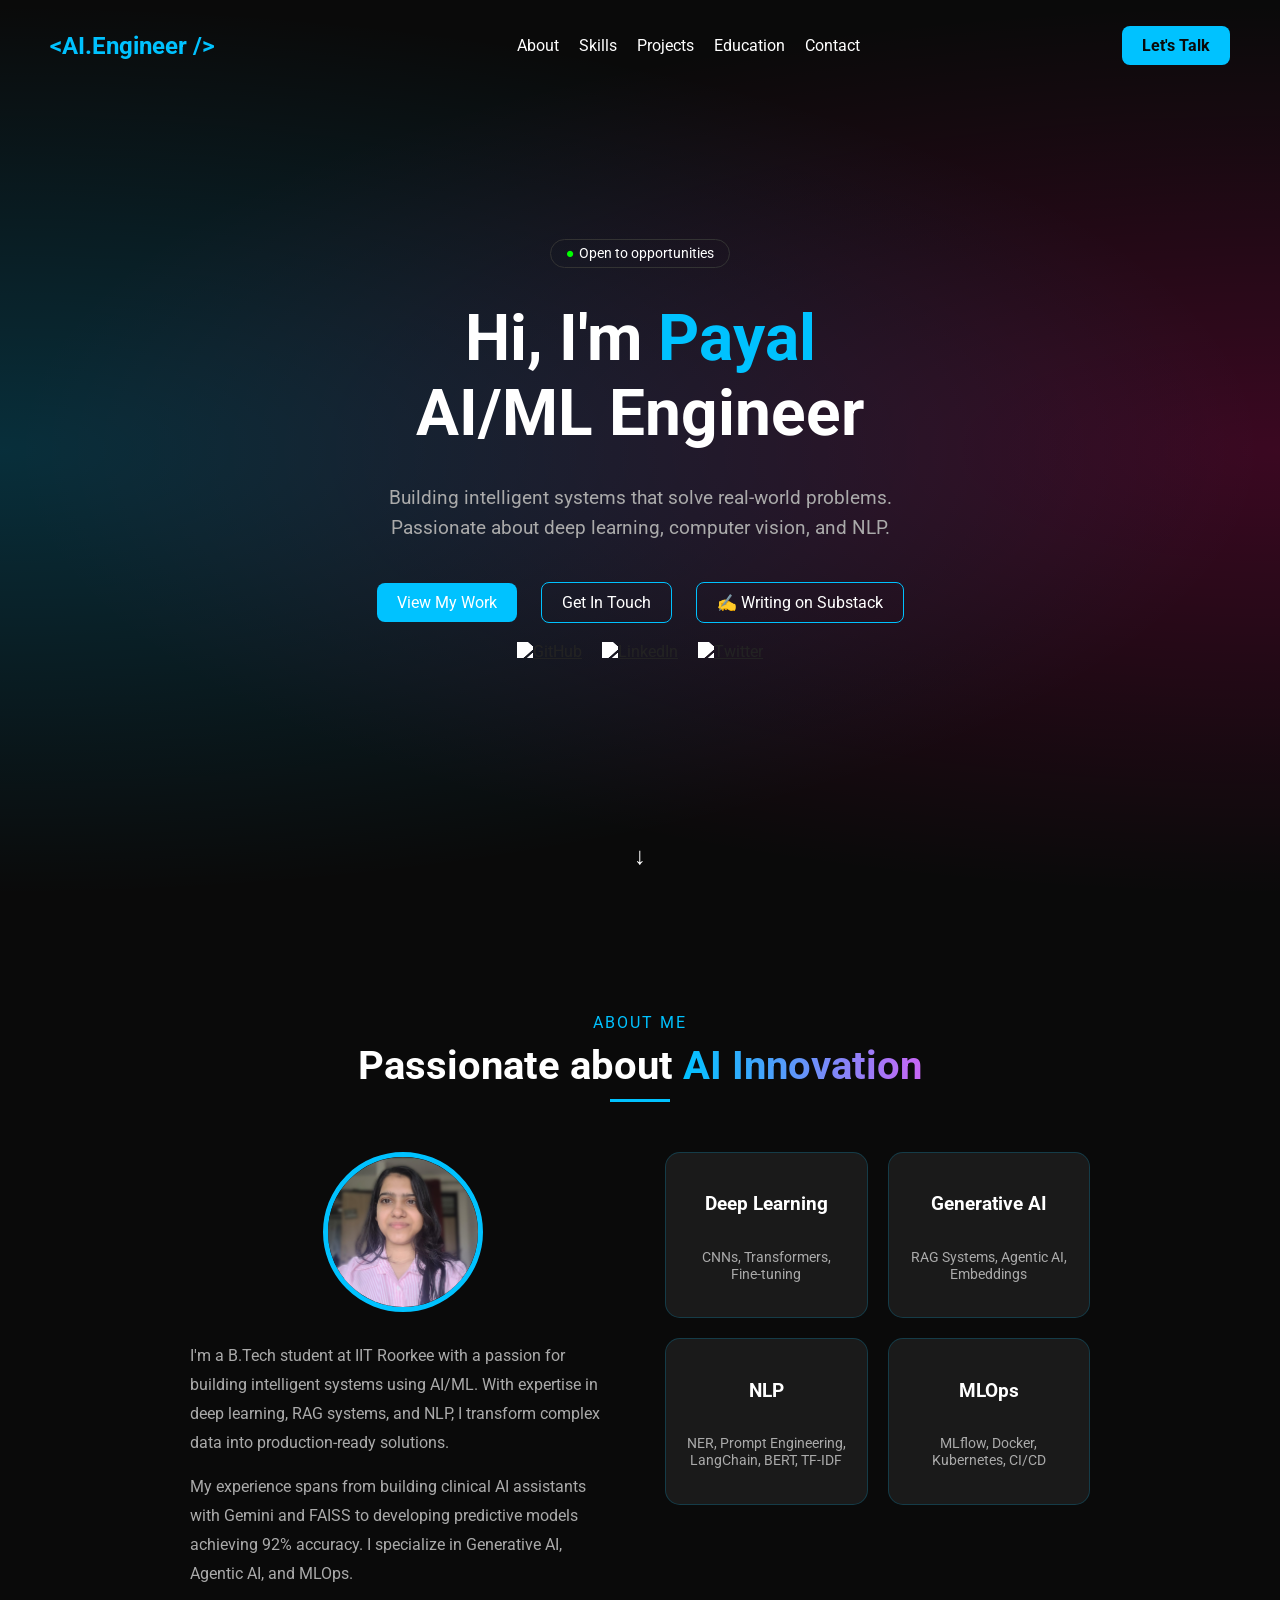
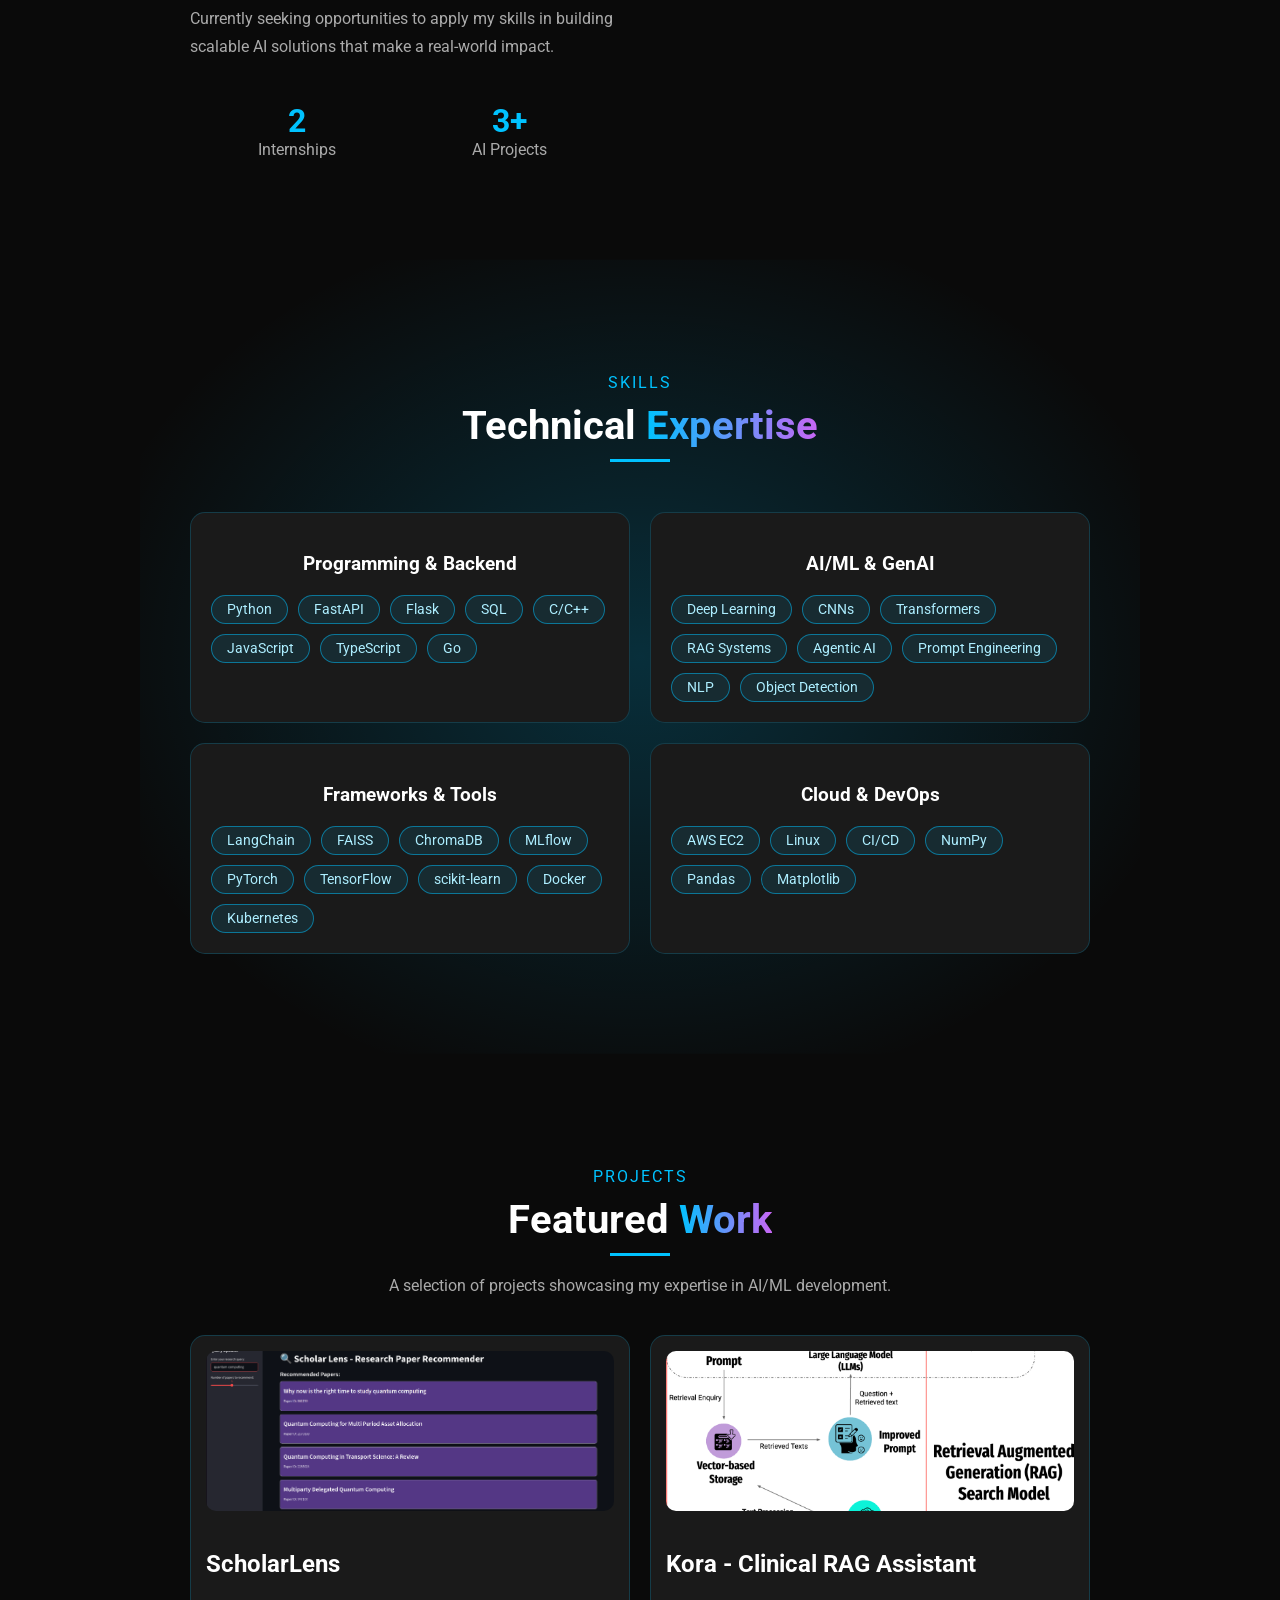
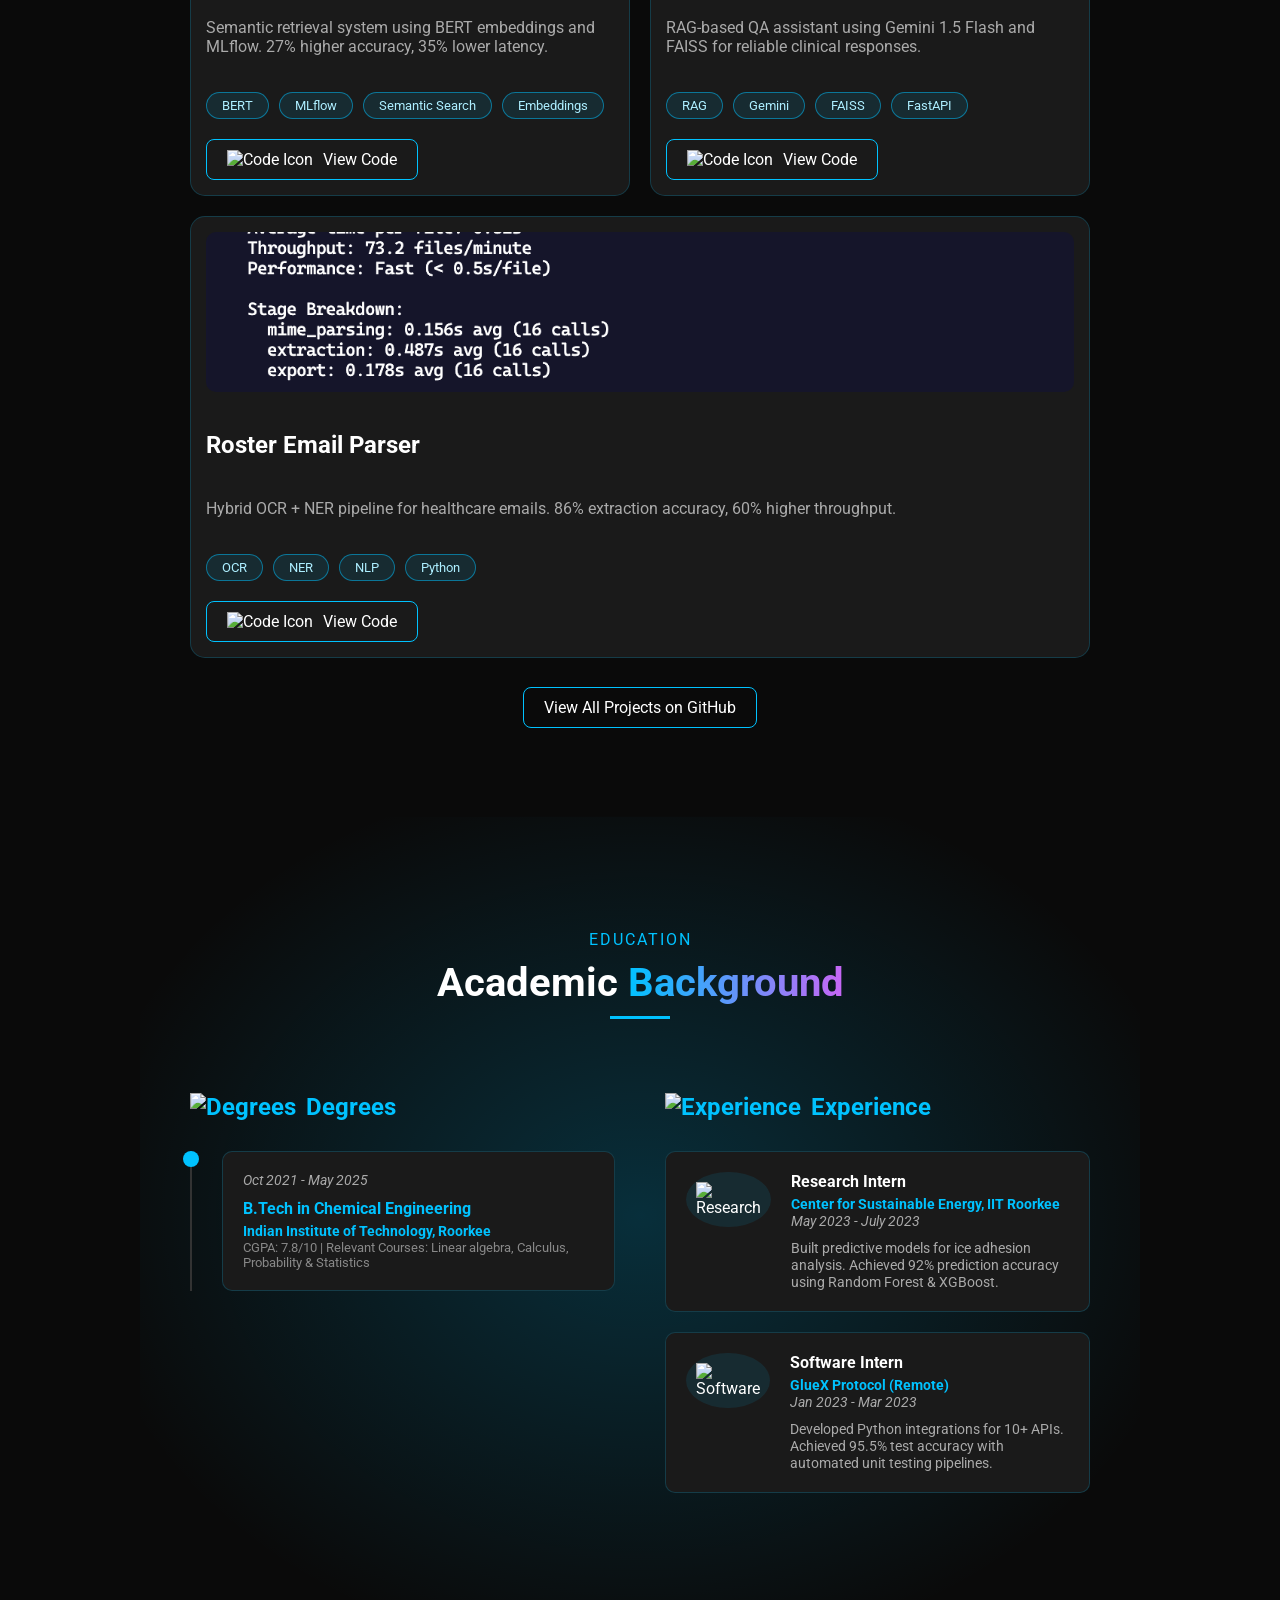
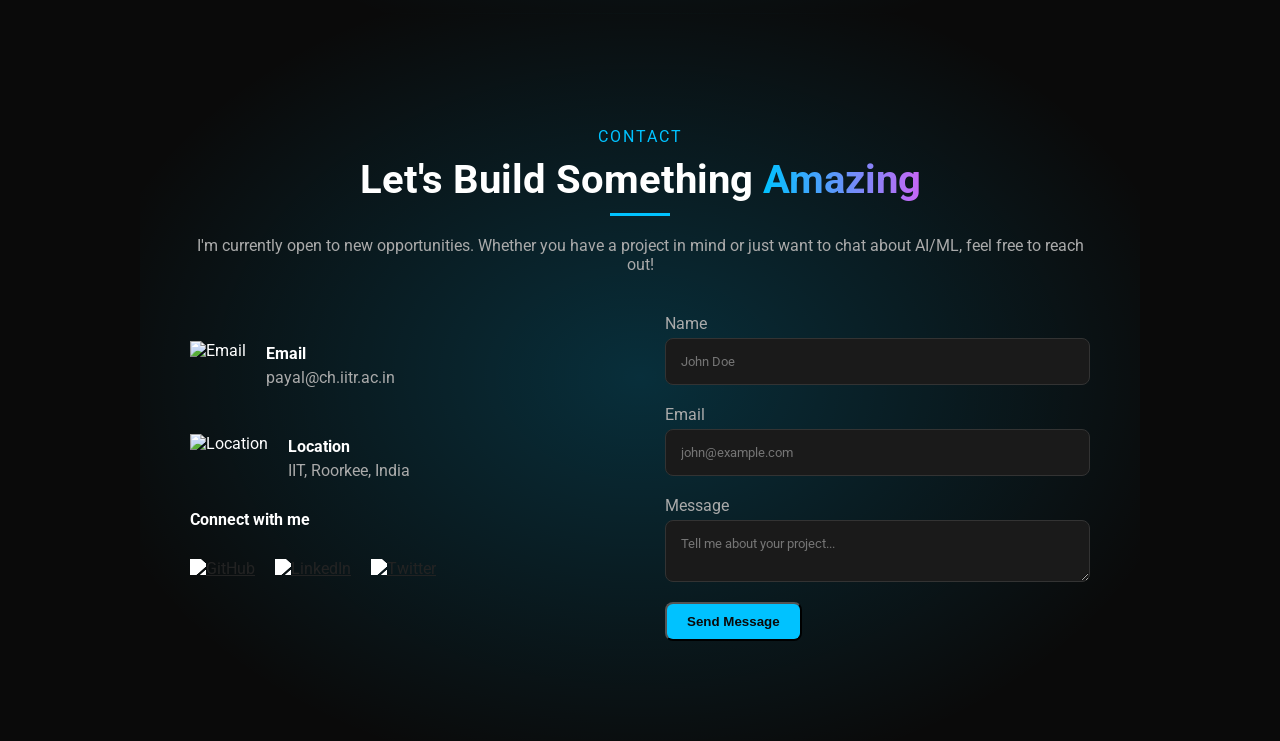
==== index2.html @ 4cc6ef78 "changed the portfolio file" ====
<!DOCTYPE html>
<html lang="en">
<head>
    <meta charset="UTF-8">
    <meta name="viewport" content="width=device-width, initial-scale=1.0">
    <title>Payal - AI/ML Engineer</title>
    <link rel="stylesheet" href="style.css">
</head>
<body>
    <header>
        <nav>
            <div class="logo">&lt;AI.Engineer /&gt;</div>
        
            <button class="hamburger" id="hamburger">
                <span></span>
                <span></span>
                <span></span>
            </button>
        
            <ul id="nav-links">
                <li><a href="#about">About</a></li>
                <li><a href="#skills">Skills</a></li>
                <li><a href="#projects">Projects</a></li>
                <li><a href="#education">Education</a></li>
                <li><a href="#contact">Contact</a></li>
            </ul>
        
            <a href="#contact" class="btn desktop-only">Let's Talk</a>
        </nav>
        
    </header>

    <main>
        <section class="hero">
            <div class="status">Open to opportunities</div>
            <h1>Hi, I'm <span class="name">Payal</span><br>AI/ML Engineer</h1>
            <p>Building intelligent systems that solve real-world problems. Passionate about deep learning, computer vision, and NLP.</p>
            <div class="buttons">
                <a href="#projects" class="btn btn-primary">View My Work</a>
                <a href="#contact" class="btn btn-secondary">Get In Touch</a>
                <a href="https://payalkanyan.substack.com/"
   class="btn btn-secondary"
   target="_blank">
   ✍️ Writing on Substack
</a>
            </div>
            <div class="socials">
                <a href="https://github.com/payalkanyan" target="_blank" rel="noopener noreferrer"><img src="https://img.icons8.com/ios-glyphs/30/ffffff/github.png" alt="GitHub"></a>
                <a href="https://www.linkedin.com/in/payalkanyan" target="_blank" rel="noopener noreferrer"><img src="https://img.icons8.com/ios-glyphs/30/ffffff/linkedin.png" alt="LinkedIn"></a>
                <a href="https://x.com/0xpastril" target="_blank" rel="noopener noreferrer"><img src="https://img.icons8.com/ios-glyphs/30/ffffff/twitter.png" alt="Twitter"></a>
                <!-- <a href="mailto:payal@ch.iitr.ac.in" target="_blank" rel="noopener noreferrer"><img src="https://img.icons8.com/ios-glyphs/30/ffffff/filled-message.png" alt="Email"></a> -->
            </div>
            

            <div class="scroll-down">
                <a href="#about">↓</a>
            </div>
        </section>

        <section id="about" class="content-section">
            <h2>About Me</h2>
            <h2 class="section-title">Passionate about <span>AI Innovation</span></h2>
            <div class="about-container">
                <div class="about-left">
                    <div class="profile-pic-container">
                        <div class="profile-pic"><img src="assets/myself.jpeg" alt="Payal Kanyan"></div>
                    </div>
                    <p>I'm a B.Tech student at IIT Roorkee with a passion for building intelligent systems using AI/ML. With expertise in deep learning, RAG systems, and NLP, I transform complex data into production-ready solutions.</p>
                    <p>My experience spans from building clinical AI assistants with Gemini and FAISS to developing predictive models achieving 92% accuracy. I specialize in Generative AI, Agentic AI, and MLOps.</p>
                    <p>Currently seeking opportunities to apply my skills in building scalable AI solutions that make a real-world impact.</p>
                    <div class="stats-container">
                        <div class="stat-item">
                            <span class="stat-number">2</span>
                            <span class="stat-label">Internships</span>
                        </div>
                        <div class="stat-item">
                            <span class="stat-number">3+</span>
                            <span class="stat-label">AI Projects</span>
                        </div>
                        <!-- <div class="stat-item">
                            <span class="stat-number">7.8</span>
                            <span class="stat-label">CGPA</span>
                        </div> -->
                    </div>
                </div>
                <div class="about-right">
                    <div class="about-card">
                        <h3>Deep Learning</h3>
                        <p>CNNs, Transformers, Fine-tuning</p>
                    </div>
                    <div class="about-card">
                        <h3>Generative AI</h3>
                        <p>RAG Systems, Agentic AI, Embeddings</p>
                    </div>
                    <div class="about-card">
                        <h3>NLP</h3>
                        <p>NER, Prompt Engineering, LangChain, BERT, TF-IDF</p>
                    </div>
                    <div class="about-card">
                        <h3>MLOps</h3>
                        <p>MLflow, Docker, Kubernetes, CI/CD</p>
                    </div>
                </div>
            </div>
        </section>
        <section id="skills" class="content-section">
            <h2>Skills</h2>
            <h2 class="section-title">Technical <span>Expertise</span></h2>
            <div class="skills-grid">
                <div class="skill-card">
                    <h3>Programming & Backend</h3>
                    <div class="skills-list">
                        <div class="skill-item">Python</div>
                        <div class="skill-item">FastAPI</div>
                        <div class="skill-item">Flask</div>
                        <div class="skill-item">SQL</div>
                        <div class="skill-item">C/C++</div>
                        <div class="skill-item">JavaScript</div>
                        <div class="skill-item">TypeScript</div>
                        <div class="skill-item">Go</div>
                    </div>
                </div>
                <div class="skill-card">
                    <h3>AI/ML & GenAI</h3>
                    <div class="skills-list">
                        <div class="skill-item">Deep Learning</div>
                        <div class="skill-item">CNNs</div>
                        <div class="skill-item">Transformers</div>
                        <div class="skill-item">RAG Systems</div>
                        <div class="skill-item">Agentic AI</div>
                        <div class="skill-item">Prompt Engineering</div>
                        <div class="skill-item">NLP</div>
                        <div class="skill-item">Object Detection</div>
                    </div>
                </div>
                <div class="skill-card">
                    <h3>Frameworks & Tools</h3>
                    <div class="skills-list">
                        <div class="skill-item">LangChain</div>
                        <div class="skill-item">FAISS</div>
                        <div class="skill-item">ChromaDB</div>
                        <div class="skill-item">MLflow</div>
                        <div class="skill-item">PyTorch</div>
                        <div class="skill-item">TensorFlow</div>
                        <div class="skill-item">scikit-learn</div>
                        <div class="skill-item">Docker</div>
                        <div class="skill-item">Kubernetes</div>
                    </div>
                </div>
                <div class="skill-card">
                    <h3>Cloud & DevOps</h3>
                    <div class="skills-list">
                        <div class="skill-item">AWS EC2</div>
                        <div class="skill-item">Linux</div>
                        <div class="skill-item">CI/CD</div>
                        <div class="skill-item">NumPy</div>
                        <div class="skill-item">Pandas</div>
                        <div class="skill-item">Matplotlib</div>
                    </div>
                </div>
            </div>
        </section>

        <section id="projects" class="content-section">
            <h2>Projects</h2>
            <h2 class="section-title">Featured <span>Work</span></h2>
            <p class="section-subtitle">A selection of projects showcasing my expertise in AI/ML development.</p>
            <div class="projects-grid">
                <div class="project-card large">
                    <div class="project-image"><img src="assets/scholar_lens.png" alt="ScholarLens Project"></div>
                    <h3>ScholarLens</h3>
                    <p>Semantic retrieval system using BERT embeddings and MLflow. 27% higher accuracy, 35% lower latency.</p>
                    <div class="project-tags">
                        <span class="tag">BERT</span>
                        <span class="tag">MLflow</span>
                        <span class="tag">Semantic Search</span>
                        <span class="tag">Embeddings</span>
                    </div>
                    <a href="https://github.com/payalkanyan/scholar_lens" target="_blank" rel="noopener noreferrer" class="btn btn-secondary view-code-btn"><img src="https://img.icons8.com/ios-glyphs/20/ffffff/code.png" alt="Code Icon"/> View Code</a>
                </div>
                <div class="project-card">
                    <div class="project-image"><img src="assets/kora.png" alt="Kora Project"></div>
                    <h3>Kora - Clinical RAG Assistant</h3>
                    <p>RAG-based QA assistant using Gemini 1.5 Flash and FAISS for reliable clinical responses.</p>
                    <div class="project-tags">
                        <span class="tag">RAG</span>
                        <span class="tag">Gemini</span>
                        <span class="tag">FAISS</span>
                        <span class="tag">FastAPI</span>
                    </div>
                    <a href="https://github.com/payalkanyan/llm" target="_blank" rel="noopener noreferrer" class="btn btn-secondary view-code-btn"><img src="https://img.icons8.com/ios-glyphs/20/ffffff/code.png" alt="Code Icon"/> View Code</a>
                </div>
                <div class="project-card large">
                    <div class="project-image"><img src="assets/parser.png" alt="Roster Email Parser Project"></div>
                    <h3>Roster Email Parser</h3>
                    <p>Hybrid OCR + NER pipeline for healthcare emails. 86% extraction accuracy, 60% higher throughput.</p>
                    <div class="project-tags">
                        <span class="tag">OCR</span>
                        <span class="tag">NER</span>
                        <span class="tag">NLP</span>
                        <span class="tag">Python</span>
                    </div>
                    <a href="https://github.com/payalkanyan/parser" target="_blank" rel="noopener noreferrer" class="btn btn-secondary view-code-btn"><img src="https://img.icons8.com/ios-glyphs/20/ffffff/code.png" alt="Code Icon"/> View Code</a>
                </div>
            </div>
            <div class="view-all-projects">
                <a href="https://github.com/payalkanyan" target="_blank" rel="noopener noreferrer" class="btn btn-secondary">View All Projects on GitHub</a>
            </div>
        </section>

        <section id="education" class="content-section">
            <h2>Education</h2>
            <h2 class="section-title">Academic <span>Background</span></h2>
            <div class="education-container">
                <div class="education-column">
                    <h3><img src="https://img.icons8.com/ios-glyphs/24/adeeff/graduation-cap.png" alt="Degrees"/> Degrees</h3>
                    <div class="timeline-item">
                        <div class="timeline-marker"></div>
                        <div class="timeline-content">
                            <p class="date">Oct 2021 - May 2025</p>
                            <h4><span class="highlight">B.Tech in Chemical Engineering</span></h4>
                            <p><span class="highlight">Indian Institute of Technology, Roorkee</span></p>
                            <p class="courses">CGPA: 7.8/10 | Relevant Courses: Linear algebra, Calculus, Probability & Statistics</p>
                        </div>
                    </div>
                </div>
                <div class="education-column">
                    <h3><img src="https://img.icons8.com/ios-glyphs/24/adeeff/briefcase.png" alt="Experience"/> Experience</h3>
                    <div class="experience-card">
                        <div class="experience-icon"><img src="https://img.icons8.com/ios-glyphs/30/adeeff/test-tube.png" alt="Research"/></div>
                        <div class="experience-content">
                            <h4>Research Intern</h4>
                            <p><span class="highlight">Center for Sustainable Energy, IIT Roorkee</span></p>
                            <p class="date">May 2023 - July 2023</p>
                            <p>Built predictive models for ice adhesion analysis. Achieved 92% prediction accuracy using Random Forest & XGBoost.</p>
                        </div>
                    </div>
                    <div class="experience-card">
                        <div class="experience-icon"><img src="https://img.icons8.com/ios-glyphs/30/adeeff/code.png" alt="Software"/></div>
                        <div class="experience-content">
                            <h4>Software Intern</h4>
                            <p><span class="highlight">GlueX Protocol (Remote)</span></p>
                            <p class="date">Jan 2023 - Mar 2023</p>
                            <p>Developed Python integrations for 10+ APIs. Achieved 95.5% test accuracy with automated unit testing pipelines.</p>
                        </div>
                    </div>
                </div>
            </div>
        </section>

        <section id="contact" class="content-section">
            <h2>Contact</h2>
            <h2 class="section-title">Let's Build Something <span>Amazing</span></h2>
            <p class="section-subtitle">I'm currently open to new opportunities. Whether you have a project in mind or just want to chat about AI/ML, feel free to reach out!</p>
            <div class="contact-container">
                <div class="contact-left">
                    <div class="contact-item">
                        <img src="https://img.icons8.com/ios-glyphs/30/adeeff/new-post.png" alt="Email"/>
                        <div>
                            <h4>Email</h4>
                            <p>payal@ch.iitr.ac.in</p>
                        </div>
                    </div>
                    <div class="contact-item">
                        <img src="https://img.icons8.com/ios-glyphs/30/adeeff/marker.png" alt="Location"/>
                        <div>
                            <h4>Location</h4>
                            <p>IIT, Roorkee, India</p>
                        </div>
                    </div>
                    <h4>Connect with me</h4>
                    <div class="socials">
                        <a href="https://github.com/payalkanyan" target="_blank" rel="noopener noreferrer"><img src="https://img.icons8.com/ios-glyphs/30/ffffff/github.png" alt="GitHub"></a>
                        <a href="https://www.linkedin.com/in/payalkanyan" target="_blank" rel="noopener noreferrer"><img src="https://img.icons8.com/ios-glyphs/30/ffffff/linkedin.png" alt="LinkedIn"></a>
                        <a href="https://x.com/0xpastril" target="_blank" rel="noopener noreferrer"><img src="https://img.icons8.com/ios-glyphs/30/ffffff/twitter.png" alt="Twitter"></a>
                    </div>
                </div>
                <div class="contact-right">
                    <form action="https://formspree.io/f/mregpldv" method="POST">
                        <label for="name">Name</label>
                        <input type="text" id="name" name="name" placeholder="John Doe" autocomplete="off">
                        <label for="email">Email</label>
                        <input type="email" id="email" name="email" placeholder="john@example.com" autocomplete="off">
                        <label for="message">Message</label>
                        <textarea id="message" name="message" placeholder="Tell me about your project..." autocomplete="off"></textarea>
                        <button type="submit" class="btn btn-primary">Send Message</button>
                    </form>
                </div>
            </div>
        </section>
    </main>

    <script src="script.js"></script>
</body>
</html>
---- style.css ----
@import url('https://fonts.googleapis.com/css2?family=Roboto:wght@300;400;700&display=swap');

:root {
    --secondary-color: #00c2ff;
    --background-color: #0a0a0a;
    --text-color: #ffffff;
}

body {
    background-color: var(--background-color);
    color: var(--text-color);
    font-family: 'Roboto', sans-serif;
    margin: 0;
    padding: 0;
    overflow-x: hidden;
}


header {
    padding: 20px 50px;
    position: fixed;
    width: calc(100% - 100px);
    top: 0;
    z-index: 100;
}

nav {
    display: flex;
    justify-content: space-between;
    align-items: center;
}

.logo {
    font-size: 1.5em;
    font-weight: bold;
    color: var(--secondary-color);
}

nav ul {
    list-style: none;
    display: flex;
    gap: 20px;
}

nav ul li a {
    color: var(--text-color);
    text-decoration: none;
    transition: color 0.3s;
}

nav ul li a:hover {
    color: var(--secondary-color);
}

.btn {
    padding: 10px 20px;
    border-radius: 8px;
    text-decoration: none;
    color: var(--text-color);
    transition: background-color 0.3s, box-shadow 0.3s;
}

.btn:hover {
    box-shadow: 0 0 15px var(--secondary-color);
}

.btn-primary {
    background-color: var(--secondary-color);
}

.btn-secondary {
    border: 1px solid var(--secondary-color);
}

header .btn {
    background-color: var(--secondary-color);
    color: var(--background-color);
    font-weight: bold;
}

.hero {
    height: 100vh;
    display: flex;
    flex-direction: column;
    justify-content: center;
    align-items: center;
    text-align: center;
    padding: 0 20px;
    background: radial-gradient(ellipse at left, rgba(0, 194, 255, 0.2), transparent 70%), radial-gradient(ellipse at right, rgba(255, 0, 127, 0.2), transparent 70%);
}

.status {
    border: 1px solid #333;
    padding: 5px 15px;
    border-radius: 15px;
    font-size: 0.9em;
    margin-bottom: 20px;
    display: inline-block;
}

.status::before {
    content: '●';
    color: #00ff00;
    margin-right: 5px;
}

h1 {
    font-size: 4em;
    margin: 0.2em 0;
}

.name {
    color: var(--secondary-color);
}

h1 .name {
    color: var(--secondary-color);
}

.hero p {
    max-width: 600px;
    font-size: 1.2em;
    line-height: 1.6;
    color: #aaa;
}

.buttons {
    margin-top: 30px;
}

.buttons .btn {
    margin: 0 10px;
}

.socials {
    margin-top: 30px;
    display: flex;
    gap: 20px;
}

.socials a img {
    width: 24px;
    height: 24px;
    filter: grayscale(1) brightness(2);
    transition: filter 0.3s;
}

.socials a:hover img {
    filter: none;
}

.scroll-down {
    position: absolute;
    bottom: 30px;
    font-size: 1.5em;
}

.scroll-down a {
    color: var(--text-color);
    text-decoration: none;
}

.content-section {
    padding: 100px 50px;
    max-width: 900px;
    margin: 0 auto;
}

/* Make the first h2 in each section the small title */
.content-section > h2:first-of-type {
    font-size: 1em;
    font-weight: normal;
    color: var(--secondary-color);
    text-transform: uppercase;
    letter-spacing: 2px;
    text-align: center;
    margin-bottom: 10px;
}

/* Remove the underline from the small title */
.content-section > h2:first-of-type::after {
    display: none;
}

.content-section h2::after {
    content: '';
    display: block;
    width: 60px;
    height: 3px;
    background-color: var(--secondary-color);
    margin: 10px auto 0;
}

/* About Section */
.about-container {
    display: grid;
    grid-template-columns: 1fr 1fr;
    gap: 50px;
    align-items: flex-start;
}

.profile-pic-container {
    display: flex;
    justify-content: center;
    margin-bottom: 30px;
}

.profile-pic {
    width: 150px;
    height: 150px;
    border-radius: 50%;
    border: 5px solid var(--secondary-color);
    overflow: hidden;
    display: flex;
    justify-content: center;
    align-items: center;
}

.profile-pic img {
    width: 100%;
    height: 100%;
    object-fit: cover;
}

.about-left p {
    text-align: left;
    color: #aaa;
    line-height: 1.8;
}

.stats-container {
    display: flex;
    justify-content: space-around;
    margin-top: 40px;
}

.stat-item {
    text-align: center;
}

.stat-number {
    display: block;
    font-size: 2em;
    font-weight: bold;
    color: var(--secondary-color);
}

.stat-label {
    color: #aaa;
}

.about-right {
    display: grid;
    grid-template-columns: repeat(2, 1fr);
    gap: 20px;
    justify-content: center;
    text-align:center;
}

.about-card {
    background-color: #1a1a1a;
    padding: 20px;
    border-radius: 15px;
    border: 1px solid rgba(0, 194, 255, 0.2);
}

.about-card h3 {
    color: var(--text-color);
    font-size: 1.2em;
}

.about-card p {
    color: #aaa;
    font-size: 0.9em;
}


/* Skills Section */
#skills, #education, #contact {
    position: relative;
}

#skills::before, #education::before, #contact::before {
    content: '';
    position: absolute;
    top: 50%;
    left: 50%;
    width: 100%;
    height: 100%;
    transform: translate(-50%, -50%);
    background: radial-gradient(ellipse at center, rgba(0, 194, 255, 0.2) 0%, transparent 80%);
    z-index: -1;
}



/* Style the main title */
.section-title {
    font-size: 2.5em;
    color: var(--text-color);
    margin-top: 0;
    margin-bottom: 50px;
    text-align: center;
    position: relative;
}

/* Add the divider line to the main title */
.section-title::after {
    content: '';
    display: block;
    width: 60px;
    height: 3px;
    background-color: var(--secondary-color);
    margin: 15px auto 0;
}

/* --- Responsive Design --- */
@media (max-width: 768px) {
    nav {
        flex-direction: column;
        align-items: center;
    }

    nav ul {
        flex-direction: column;
        margin: 20px 0;
        padding: 0;
    }

    nav ul li {
        margin: 10px 0;
    }

    .hero h1 {
        font-size: 2.5em;
    }

    .content-section {
        padding: 80px 20px;
    }

    .about-container,
    .education-container,
    .contact-container {
        grid-template-columns: 1fr;
    }

    .skills-grid {
        grid-template-columns: 1fr;
    }

    .projects-grid {
        grid-template-areas:
            'proj1'
            'proj2'
            'proj3';
        grid-template-columns: 1fr;
    }

    .about-right {
        margin-top: 40px;
    }
}

#about .section-title span, #skills .section-title span, #projects .section-title span, #education .section-title span, #contact .section-title span {
    background: linear-gradient(to right, var(--secondary-color), #c866f5);
    -webkit-background-clip: text;
    background-clip: text;
    -webkit-text-fill-color: transparent;
}

.skills-grid {
    display: grid;
    grid-template-columns: repeat(2, 1fr);
    gap: 20px;
}

.skill-card {
    background-color: #1a1a1a;
    padding: 20px;
    border-radius: 15px;
    border: 1px solid rgba(0, 194, 255, 0.2);
}

.skill-card h3 {
    color: var(--text-color);
    font-size: 1.2em;
    margin-bottom: 20px;
}

.skills-list {
    display: flex;
    flex-wrap: wrap;
    gap: 10px;
}

.skill-item {
    background-color: rgba(0, 194, 255, 0.1);
    border: 1px solid rgba(0, 194, 255, 0.5);
    color: #adeeff;
    padding: 5px 15px;
    border-radius: 15px;
    font-size: 0.9em;
}

/* Projects Section */
.section-subtitle {
    text-align: center;
    color: #aaa;
    margin-top: -30px;
    margin-bottom: 40px;
}

.projects-grid {
    display: grid;
    grid-template-columns: repeat(2, 1fr);
    gap: 20px;
    grid-template-areas:
        "proj1 proj2"
        "proj3 proj3";
}

.project-card {
    background-color: #1a1a1a;
    padding: 15px;
    border-radius: 15px;
    border: 1px solid rgba(0, 194, 255, 0.2);
    display: flex;
    flex-direction: column;
    transition: border-color 0.3s, box-shadow 0.3s, transform 0.3s;
}

.project-card:hover {
    border-color: var(--secondary-color);
    box-shadow: 0 0 20px rgba(0, 194, 255, 0.5);
    transform: translateY(-5px);
}

.project-card.large {
    grid-column: span 1;
}

.projects-grid .project-card:nth-child(1) { grid-area: proj1; }
.projects-grid .project-card:nth-child(2) { grid-area: proj2; }
.projects-grid .project-card:nth-child(3) { grid-area: proj3; }


.project-image {
    width: 100%;
    height: 160px;
    border-radius: 10px;
    margin-bottom: 15px;
    overflow: hidden;
}

.project-image img {
    width: 100%;
    height: 100%;
    object-fit: cover;
}

.project-card h3 {
    color: var(--text-color);
    font-size: 1.5em;
}

.project-card p {
    color: #aaa;
    flex-grow: 1;
}

.project-tags {
    display: flex;
    flex-wrap: wrap;
    gap: 10px;
    margin: 20px 0;
}

.tag {
    background-color: rgba(0, 194, 255, 0.1);
    border: 1px solid rgba(0, 194, 255, 0.5);
    color: #adeeff;
    padding: 5px 15px;
    border-radius: 15px;
    font-size: 0.8em;
}

.view-code-btn {
    display: inline-flex;
    align-items: center;
    gap: 10px;
    align-self: flex-start;
}

.view-all-projects {
    text-align: center;
    margin-top: 40px;
}

/* Education Section */
.education-container {
    display: grid;
    grid-template-columns: 1fr 1fr;
    gap: 50px;
}

.education-column h3 {
    font-size: 1.5em;
    color: var(--secondary-color);
    margin-bottom: 30px;
    display: flex;
    align-items: center;
    gap: 10px;
}

.timeline-item {
    position: relative;
    padding-left: 30px;
    margin-bottom: 30px;
    border-left: 2px solid #333;
}

.timeline-marker {
    position: absolute;
    left: -9px;
    top: 0;
    width: 16px;
    height: 16px;
    border-radius: 50%;
    background-color: var(--secondary-color);
}

.timeline-content {
    background-color: #1a1a1a;
    padding: 20px;
    border-radius: 10px;
    border: 1px solid rgba(0, 194, 255, 0.2);
}

.timeline-content .highlight {
    color: var(--secondary-color);
    font-weight: bold;
}

.timeline-content h4 {
    margin: 0 0 5px 0;
    color: var(--text-color);
}

.timeline-content p {
    margin: 0;
    color: #aaa;
    font-size: 0.9em;
}

.timeline-content .date {
    font-style: italic;
    margin-bottom: 10px;
}

.timeline-content .courses {
    font-size: 0.8em;
    color: #888;
}

.experience-card {
    background-color: #1a1a1a;
    padding: 20px;
    border-radius: 10px;
    border: 1px solid rgba(0, 194, 255, 0.2);
    margin-bottom: 20px;
    display: flex;
    align-items: flex-start;
    gap: 20px;
}

.experience-icon {
    background-color: rgba(0, 194, 255, 0.1);
    border-radius: 50%;
    padding: 10px;
    display: inline-flex;
}

.experience-content h4 {
    margin: 0 0 5px 0;
    color: var(--text-color);
}

.experience-content p {
    margin: 0;
    color: #aaa;
    font-size: 0.9em;
}

.experience-content .date {
    font-style: italic;
    margin-bottom: 10px;
}

.experience-content .highlight {
    color: var(--secondary-color);
    font-weight: bold;
}

/* Contact Section */
.contact-container {
    display: grid;
    grid-template-columns: 1fr 1fr;
    gap: 50px;
    align-items: flex-start;
}

.contact-item {
    display: flex;
    align-items: center;
    gap: 20px;
    margin-bottom: 20px;
}

.contact-item h4 {
    margin: 0 0 5px 0;
    color: var(--text-color);
}

.contact-item p {
    margin: 0;
    color: #aaa;
}

.contact-left h4 {
    margin-top: 30px;
}

.contact-right form {
    display: flex;
    flex-direction: column;
}

.contact-right label {
    margin-bottom: 5px;
    color: #aaa;
}

.contact-right input, .contact-right textarea {
    background-color: #1a1a1a;
    border: 1px solid #333;
    border-radius: 8px;
    padding: 15px;
    color: var(--text-color);
    margin-bottom: 20px;
    font-family: 'Roboto', sans-serif;
}

.contact-right button {
    align-self: flex-start;
    background-color: var(--secondary-color);
    color: var(--background-color);
    font-weight: bold;
}

.contact-right button:hover {
    box-shadow: 0 0 15px var(--secondary-color);
}

.hamburger {
    display: none;
    flex-direction: column;
    gap: 5px;
    background: none;
    border: none;
    cursor: pointer;
}

.hamburger span {
    width: 25px;
    height: 3px;
    background: var(--text-color);
    transition: 0.3s;
}
@media (max-width: 768px) {
    header {
        padding: 15px 20px;
        width: calc(100% - 40px);
    }

    nav {
        flex-direction: row;
    }

    .hamburger {
        display: flex;
    }

    nav ul {
        position: absolute;
        top: 70px;
        left: 0;
        width: 100%;
        background: #0a0a0a;
        flex-direction: column;
        align-items: center;
        gap: 25px;
        padding: 30px 0;
        display: none;
    }

    nav ul.active {
        display: flex;
    }

    .desktop-only {
        display: none;
    }
}
@media (max-width: 768px) {
    .projects-grid {
        grid-template-columns: 1fr;
        grid-template-areas: none;
    }

    .project-card {
        padding: 12px;
    }

    .project-image {
        height: 140px;
    }

    .project-card h3 {
        font-size: 1.2em;
    }

    .project-card p {
        font-size: 0.9em;
    }
}

@media (max-width: 768px) {
    .projects-grid {
        display: grid;
        grid-template-columns: 1fr;
        grid-template-areas: none;   /* 🔥 THIS FIXES IT */
    }

    .projects-grid .project-card {
        grid-area: auto !important; /* 🔥 VERY IMPORTANT */
    }

    .project-card.large {
        grid-column: auto;
    }
}

@media (max-width: 768px) {
    .skills-grid {
        grid-template-columns: 1fr;
    }

    .skill-card {
        padding: 15px;
    }

    .skill-item {
        font-size: 0.8em;
        padding: 4px 10px;
    }
}
@media (max-width: 768px) {
    .about-container {
        grid-template-columns: 1fr;
    }

    .about-right {
        grid-template-columns: 1fr;
    }

    .stats-container {
        flex-direction: column;
        gap: 20px;
    }
}
@media (max-width: 768px) {
    h1 {
        font-size: 2.3em;
    }

    .hero p {
        font-size: 1em;
    }

    .buttons .btn {
        margin: 10px 0;
        display: block;
        width: 100%;
        max-width: 260px;
    }
}
@media (max-width: 768px) {
    .education-container {
        display: grid;
        grid-template-columns: 1fr;
        gap: 30px;
    }

    .education-column {
        width: 100%;
    }

    .timeline-item {
        padding-left: 20px;
    }

    .experience-card {
        flex-direction: row;
        gap: 15px;
    }
}
@media (max-width: 768px) {

    /* ===== Global text alignment ===== */
    body {
        text-align: center;
    }

    p {
        text-align: justify;
        text-justify: inter-word;
    }

    /* ===== Section titles ===== */
    .section-title,
    .section-subtitle,
    .content-section > h2:first-of-type {
        text-align: center;
    }

    /* ===== About Section ===== */
    .about-left p {
        text-align: justify;
    }

    .stats-container {
        text-align: center;
    }

    /* ===== Skills ===== */
    .skill-card h3 {
        text-align: center;
    }

    .skills-list {
        justify-content: center;
    }

    /* ===== Projects ===== */
    .project-card h3,
    .project-card p {
        text-align: justify;
    }

    .project-tags {
        justify-content: center;
    }

    .view-code-btn {
        align-self: center;
    }

    /* ===== Education ===== */
    .timeline-content,
    .experience-content {
        text-align: justify;
    }

    .education-column h3 {
        justify-content: center;
        text-align: center;
    }

    /* ===== Contact ===== */
    .contact-item,
    .contact-left h4 {
        justify-content: center;
        text-align: center;
    }

    .contact-right form {
        text-align: left; /* forms read better left-aligned */
    }
    p {
        hyphens: auto;
    }
    
}

@media (max-width: 768px) {

    /* ===== HERO (KEEP CENTERED) ===== */
    .hero p {
        text-align: center;
    }

    /* ===== ABOUT SECTION ===== */
    .about-left {
        text-align: center;
    }

    .about-left p {
        text-align: center;        /* ⬅️ change from justify */
        max-width: 90%;
        margin-left: auto;
        margin-right: auto;
        line-height: 1.8;
    }

    .profile-pic-container {
        margin-bottom: 20px;
    }

    /* Stats centered already, reinforce */
    .stats-container {
        justify-content: center;
        gap: 30px;
    }
}
/* ===== ABOUT / SKILLS CARDS TEXT CENTER ===== */

.about-card,
.skill-card,
.card {
    text-align: center;
    display: flex;
    flex-direction: column;
    align-items: center;
}


@media (max-width: 768px) {
    .about-right {
      display: grid;
      grid-template-columns: repeat(2, 1fr);
      gap: 16px;
      align-items: center;
    }
  
    .about-card {
      position: static !important;
      height: auto !important;
      min-height: unset !important;
      margin: 0 !important;
      padding: 16px;
      text-align: center;
    }
  }

  .substack-pill {
    display: inline-block;
    margin-top: 14px;
    padding: 8px 16px;
    border-radius: 999px;
    font-size: 0.9rem;
    font-weight: 500;
    color: #fff;
    background: linear-gradient(135deg, #00c2ff);
    text-decoration: none;
    transition: transform 0.2s ease, box-shadow 0.2s ease;
    text-align:center;
    margin-left: auto;
    margin-right: auto;
  }
  
  .substack-pill:hover {
    transform: translateY(-2px);
    box-shadow: 0 6px 20px #00c2ff;
  }
  @media (max-width: 768px) {
    .hero,
    .hero-content {
      display: flex;
      flex-direction: column;
      align-items: center;
    }
  }
  
/* ===============================
   HERO BUTTON ALIGNMENT — SUBSTACK FIX
   =============================== */
.hero-actions {
    display: flex;
    flex-direction: column;
    align-items: center;
    gap: 14px;       /* space between buttons */
}

.hero-actions .substack-pill {
    width: 220px;               /* same as other buttons */
    padding: 12px 0;            /* match primary button height */
    border-radius: 8px;         /* match primary/secondary buttons */
    font-size: 1em;             /* same font size */
    text-align: center;
    display: inline-block;
    text-decoration: none;
    background: linear-gradient(135deg, #00c2ff, #00aaff);
    color: #fff;
    font-weight: bold;
    box-shadow: none;
    transition: transform 0.2s ease, box-shadow 0.2s ease;
}

.hero-actions .substack-pill:hover {
    transform: translateY(-2px);
    box-shadow: 0 6px 20px #00c2ff;
}
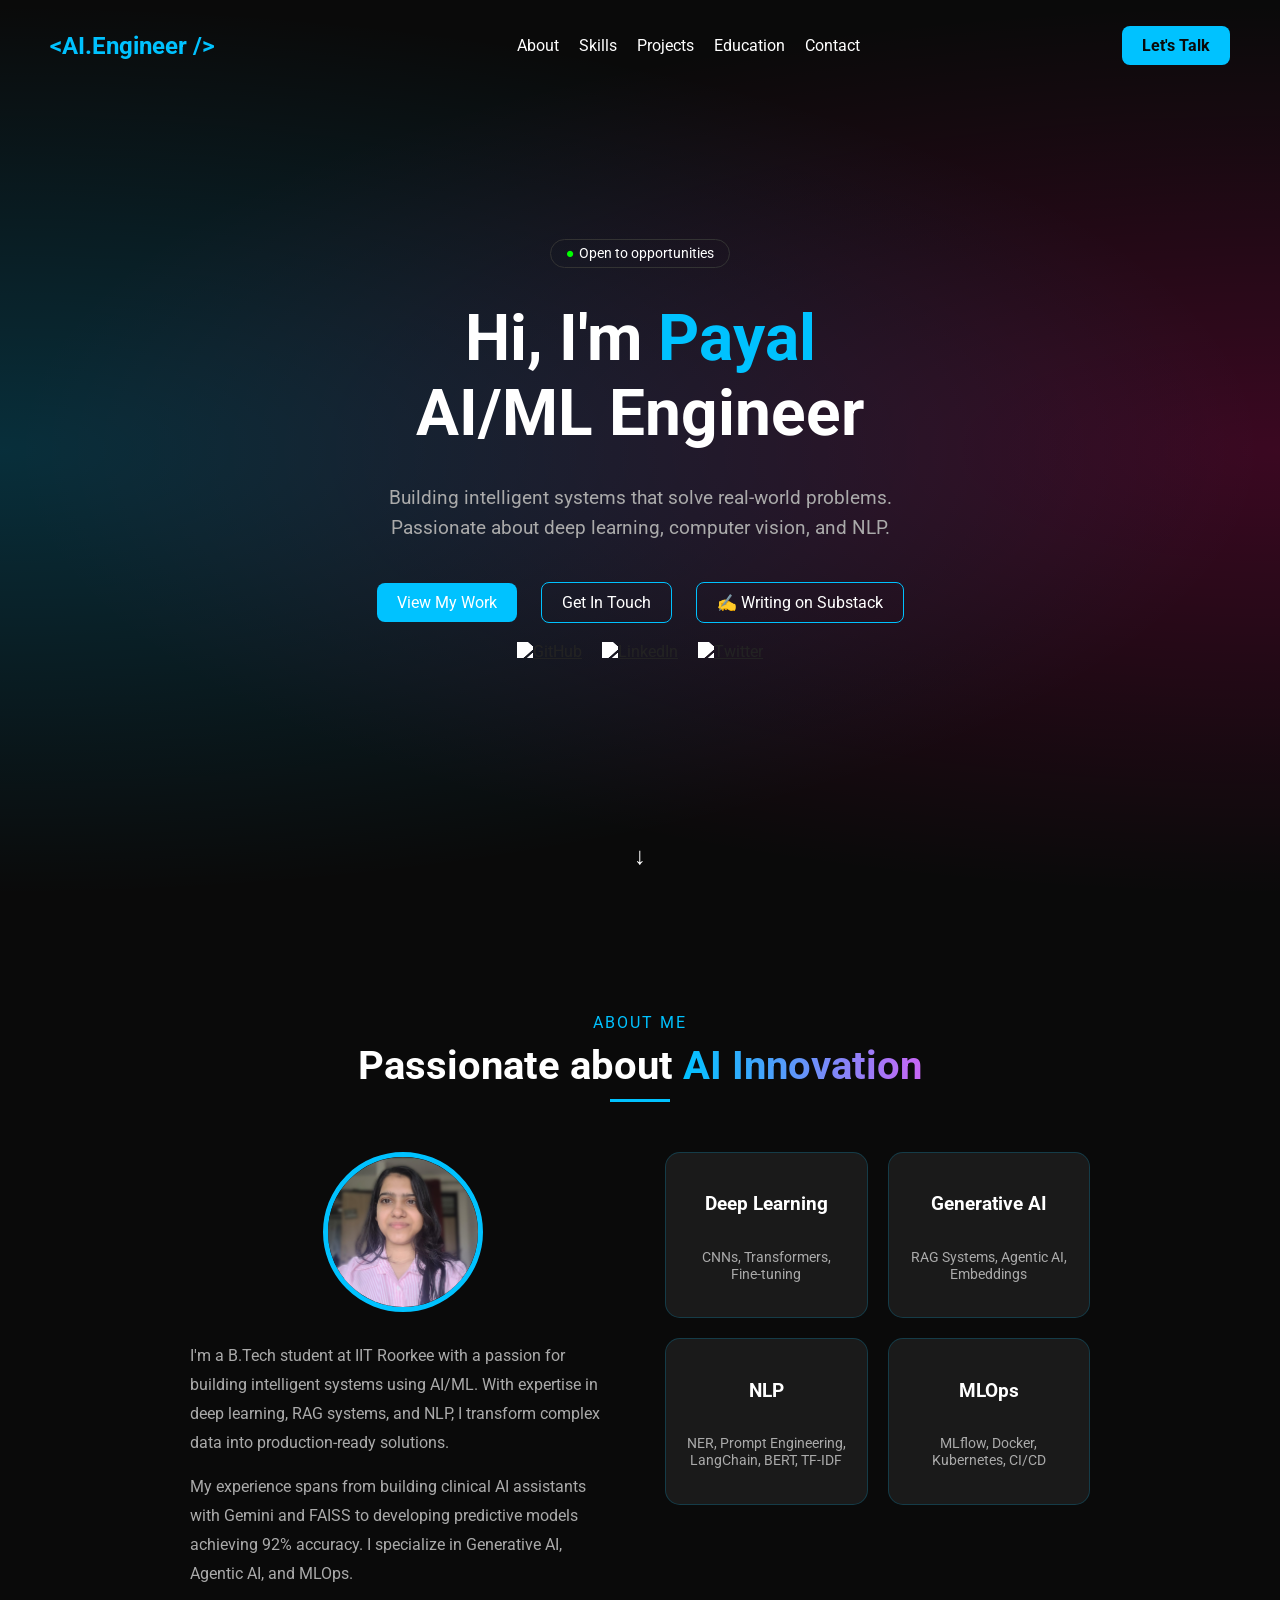
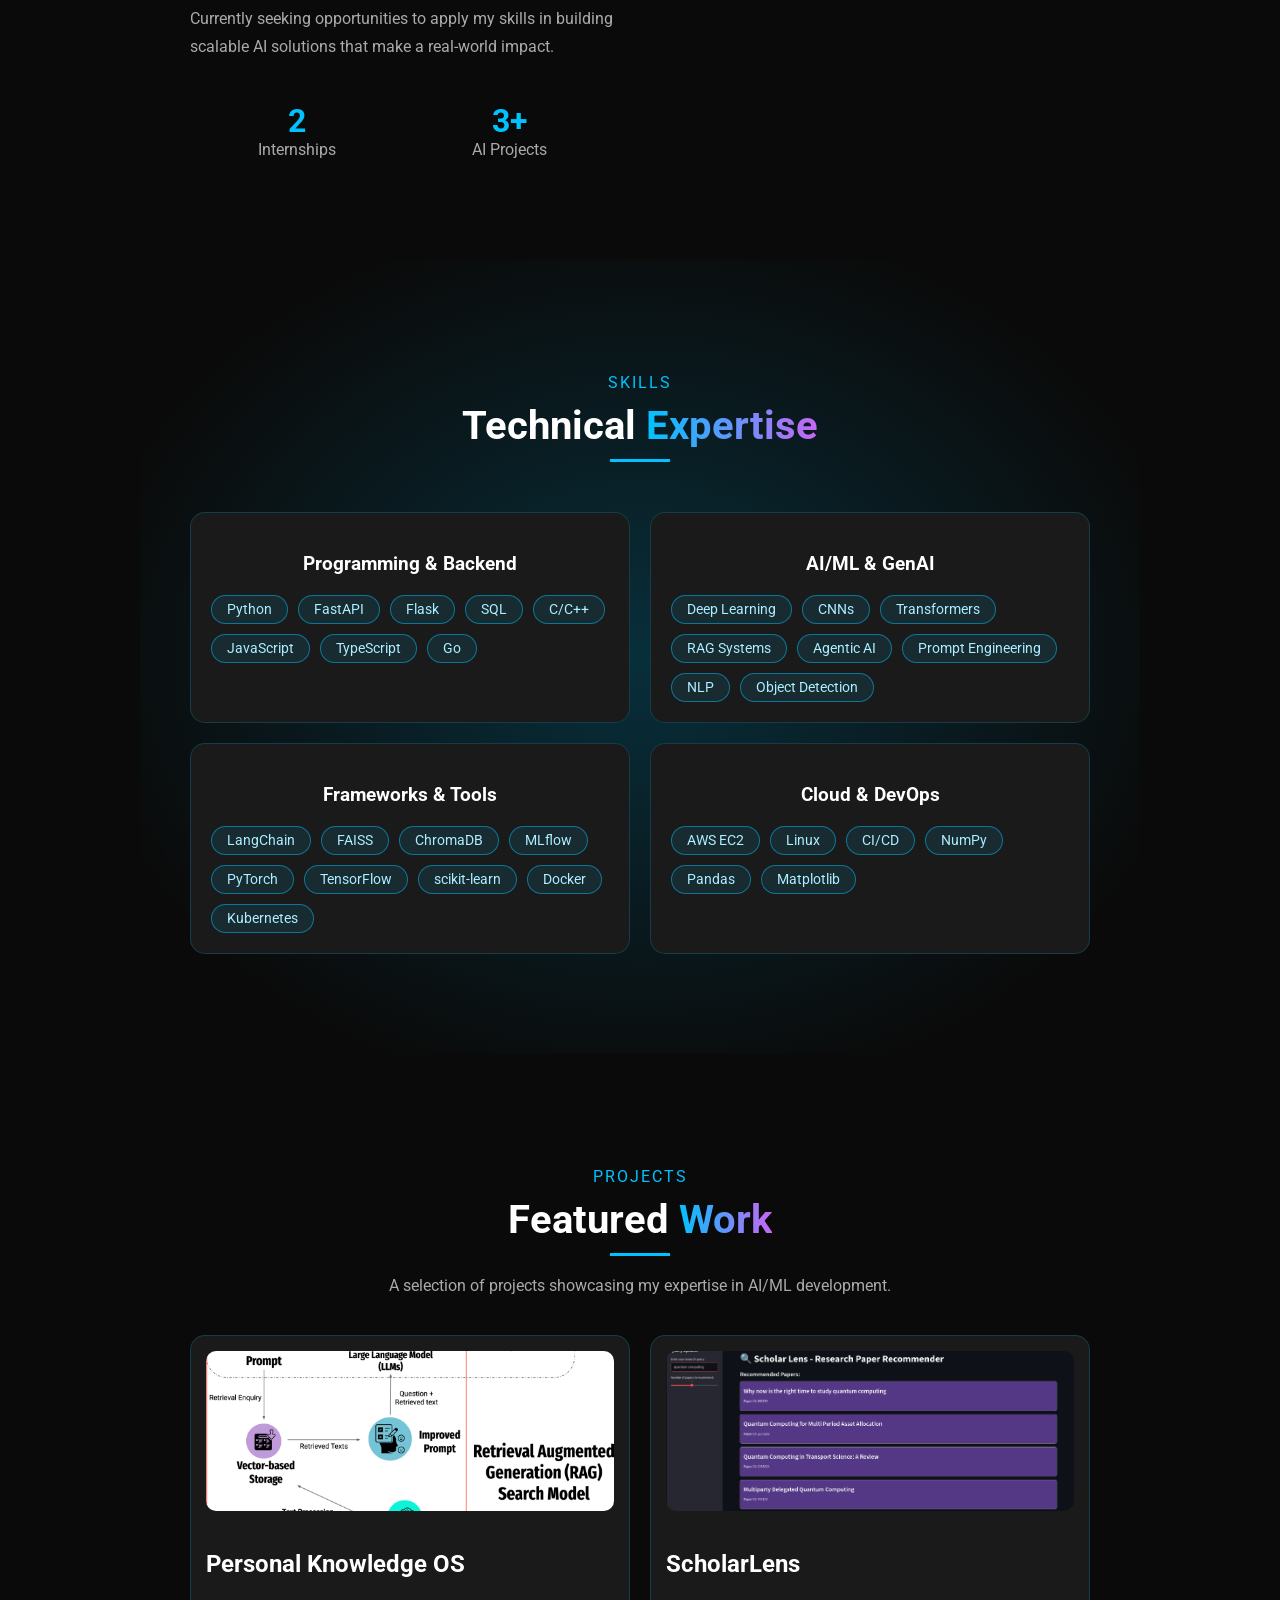
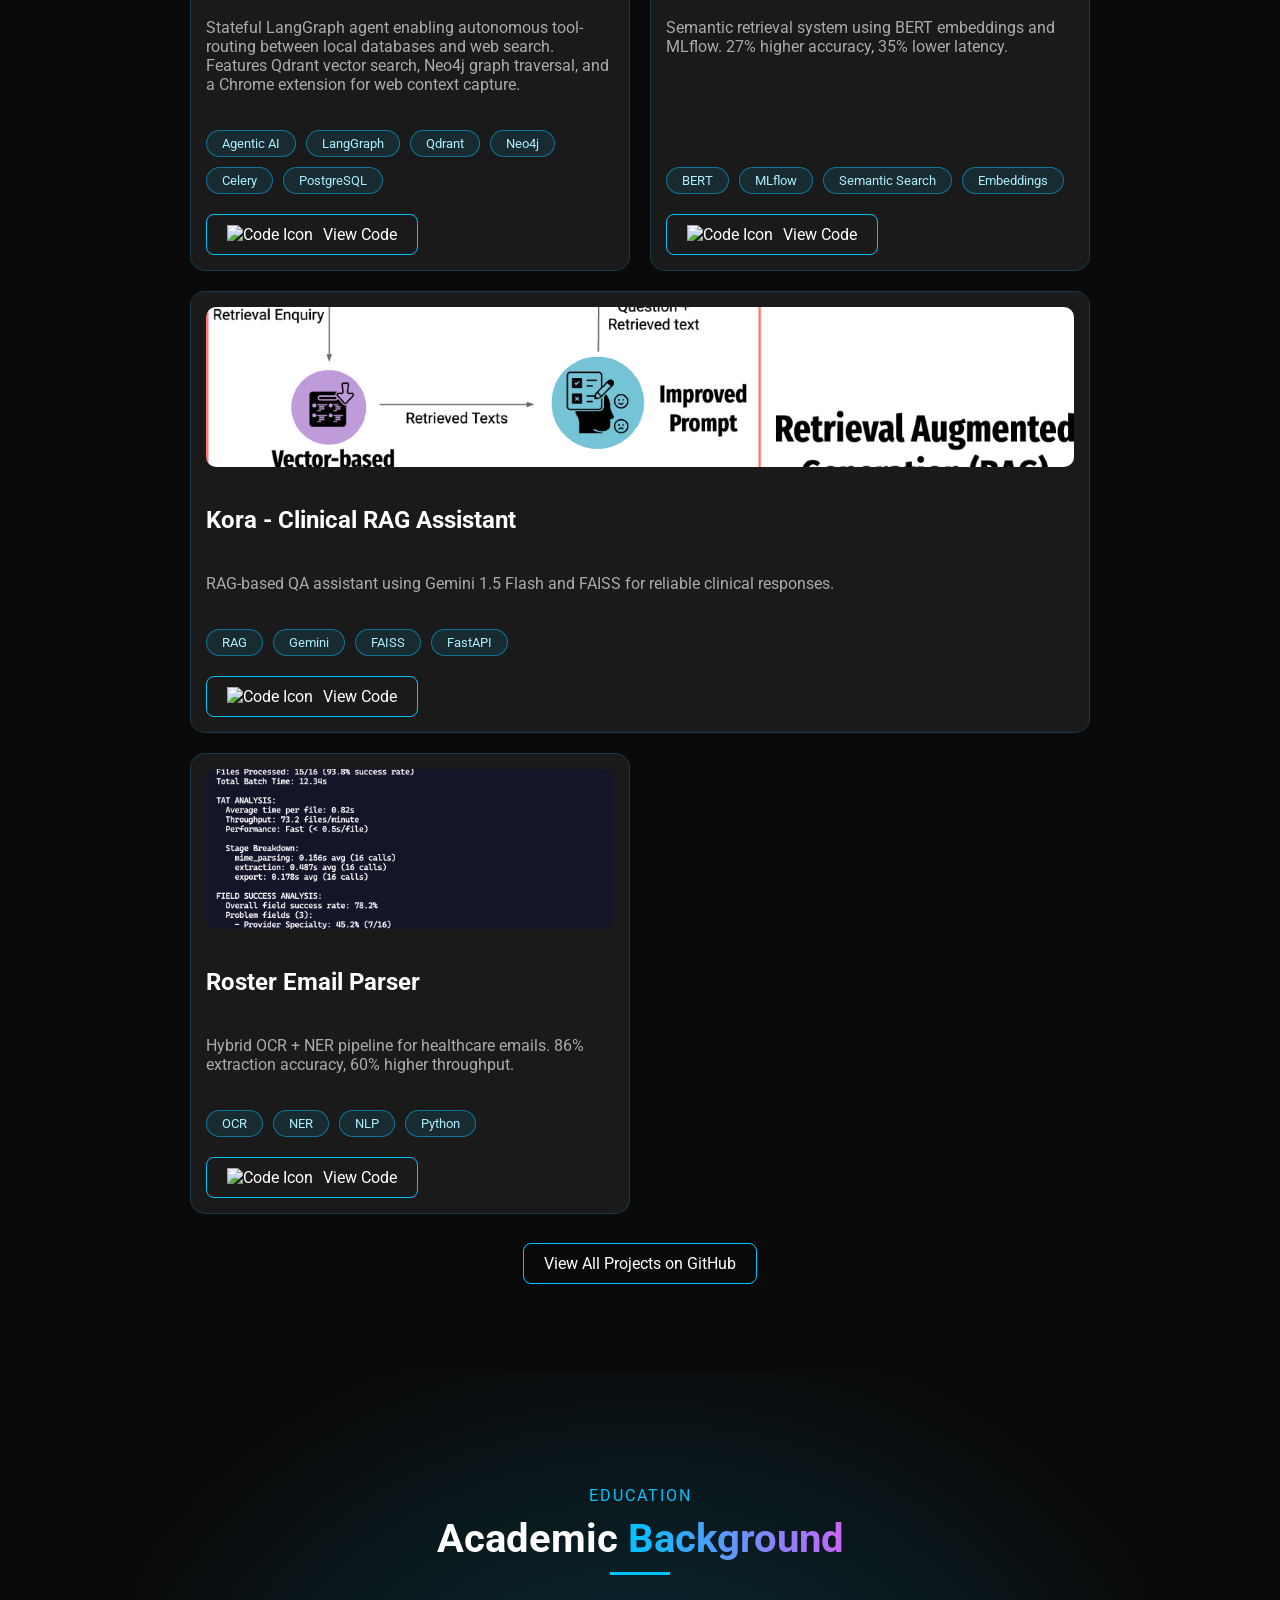
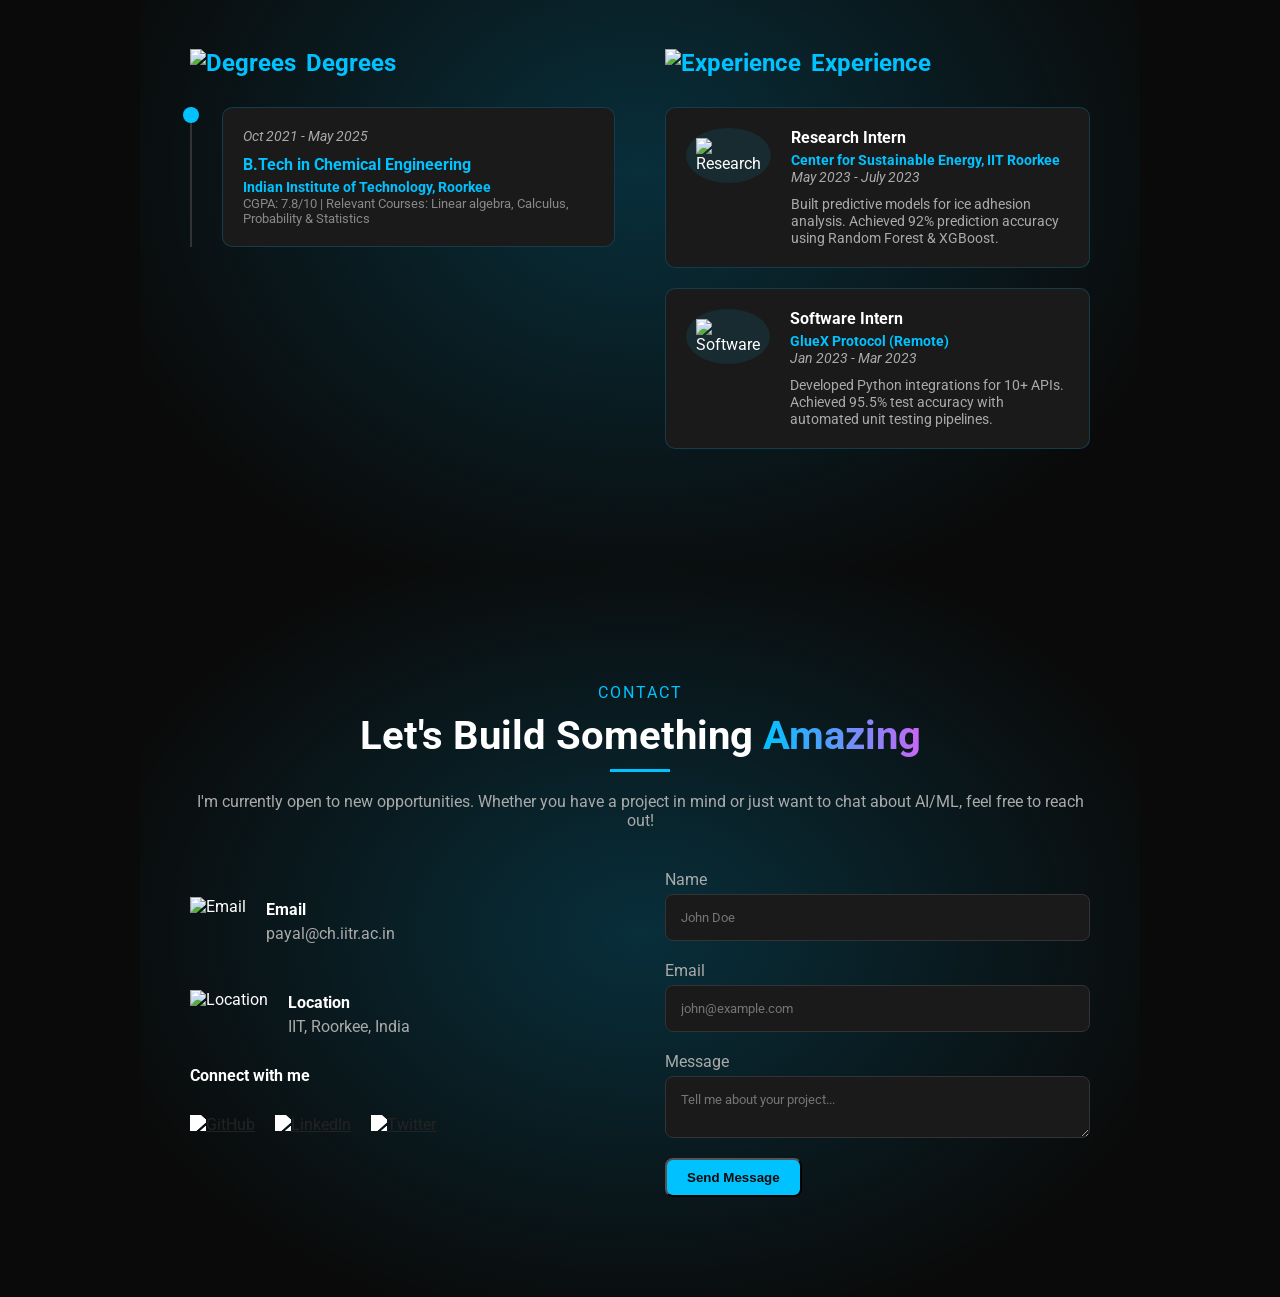
==== commit 7bac14f7: "added new project Personal Know OS" ====
--- a/index2.html
+++ b/index2.html
@@ -167,6 +167,20 @@
             <p class="section-subtitle">A selection of projects showcasing my expertise in AI/ML development.</p>
             <div class="projects-grid">
                 <div class="project-card large">
+                    <div class="project-image"><img src="assets/kora.png" alt="Personal Knowledge OS Project"></div>
+                    <h3>Personal Knowledge OS</h3>
+                    <p>Stateful LangGraph agent enabling autonomous tool-routing between local databases and web search. Features Qdrant vector search, Neo4j graph traversal, and a Chrome extension for web context capture.</p>
+                    <div class="project-tags">
+                        <span class="tag">Agentic AI</span>
+                        <span class="tag">LangGraph</span>
+                        <span class="tag">Qdrant</span>
+                        <span class="tag">Neo4j</span>
+                        <span class="tag">Celery</span>
+                        <span class="tag">PostgreSQL</span>
+                    </div>
+                    <a href="https://github.com/payalkanyan/Personal-KnowOS" target="_blank" rel="noopener noreferrer" class="btn btn-secondary view-code-btn"><img src="https://img.icons8.com/ios-glyphs/20/ffffff/code.png" alt="Code Icon"/> View Code</a>
+                </div>
+                <div class="project-card large">
                     <div class="project-image"><img src="assets/scholar_lens.png" alt="ScholarLens Project"></div>
                     <h3>ScholarLens</h3>
                     <p>Semantic retrieval system using BERT embeddings and MLflow. 27% higher accuracy, 35% lower latency.</p>
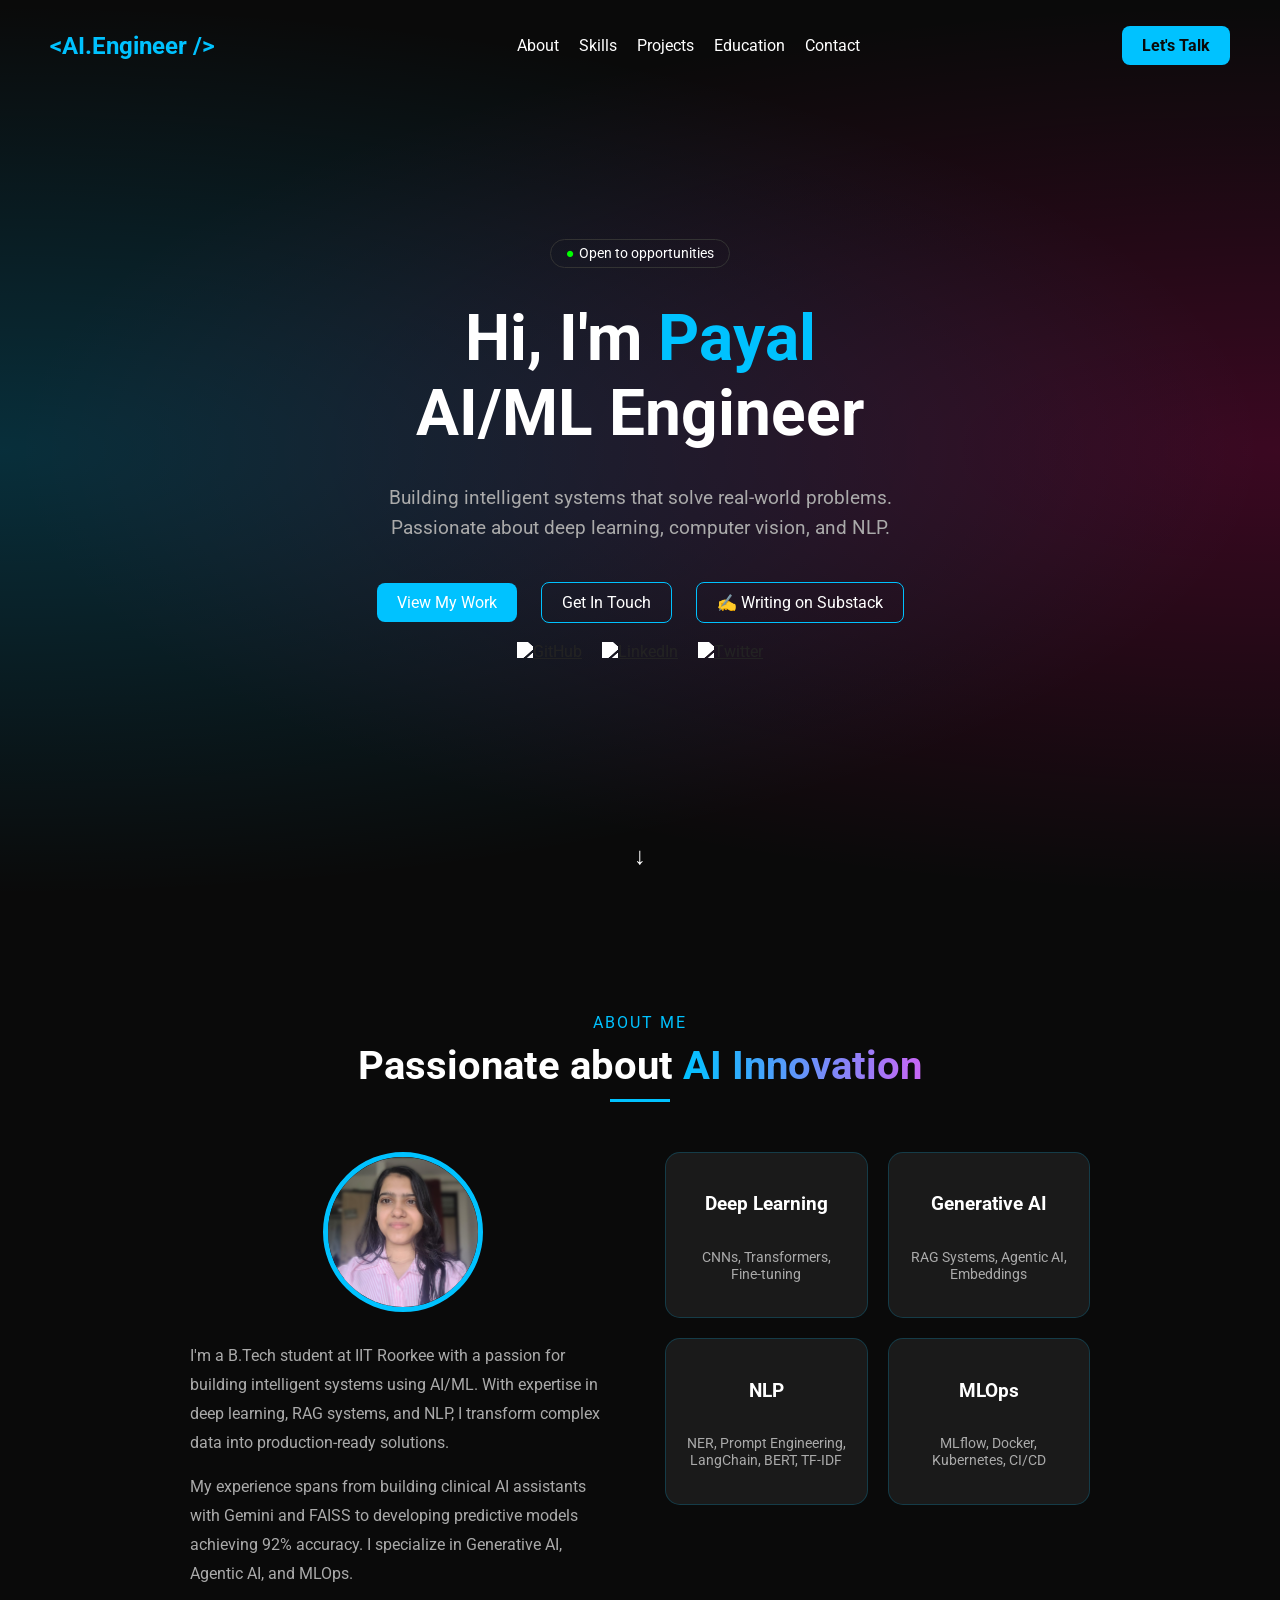
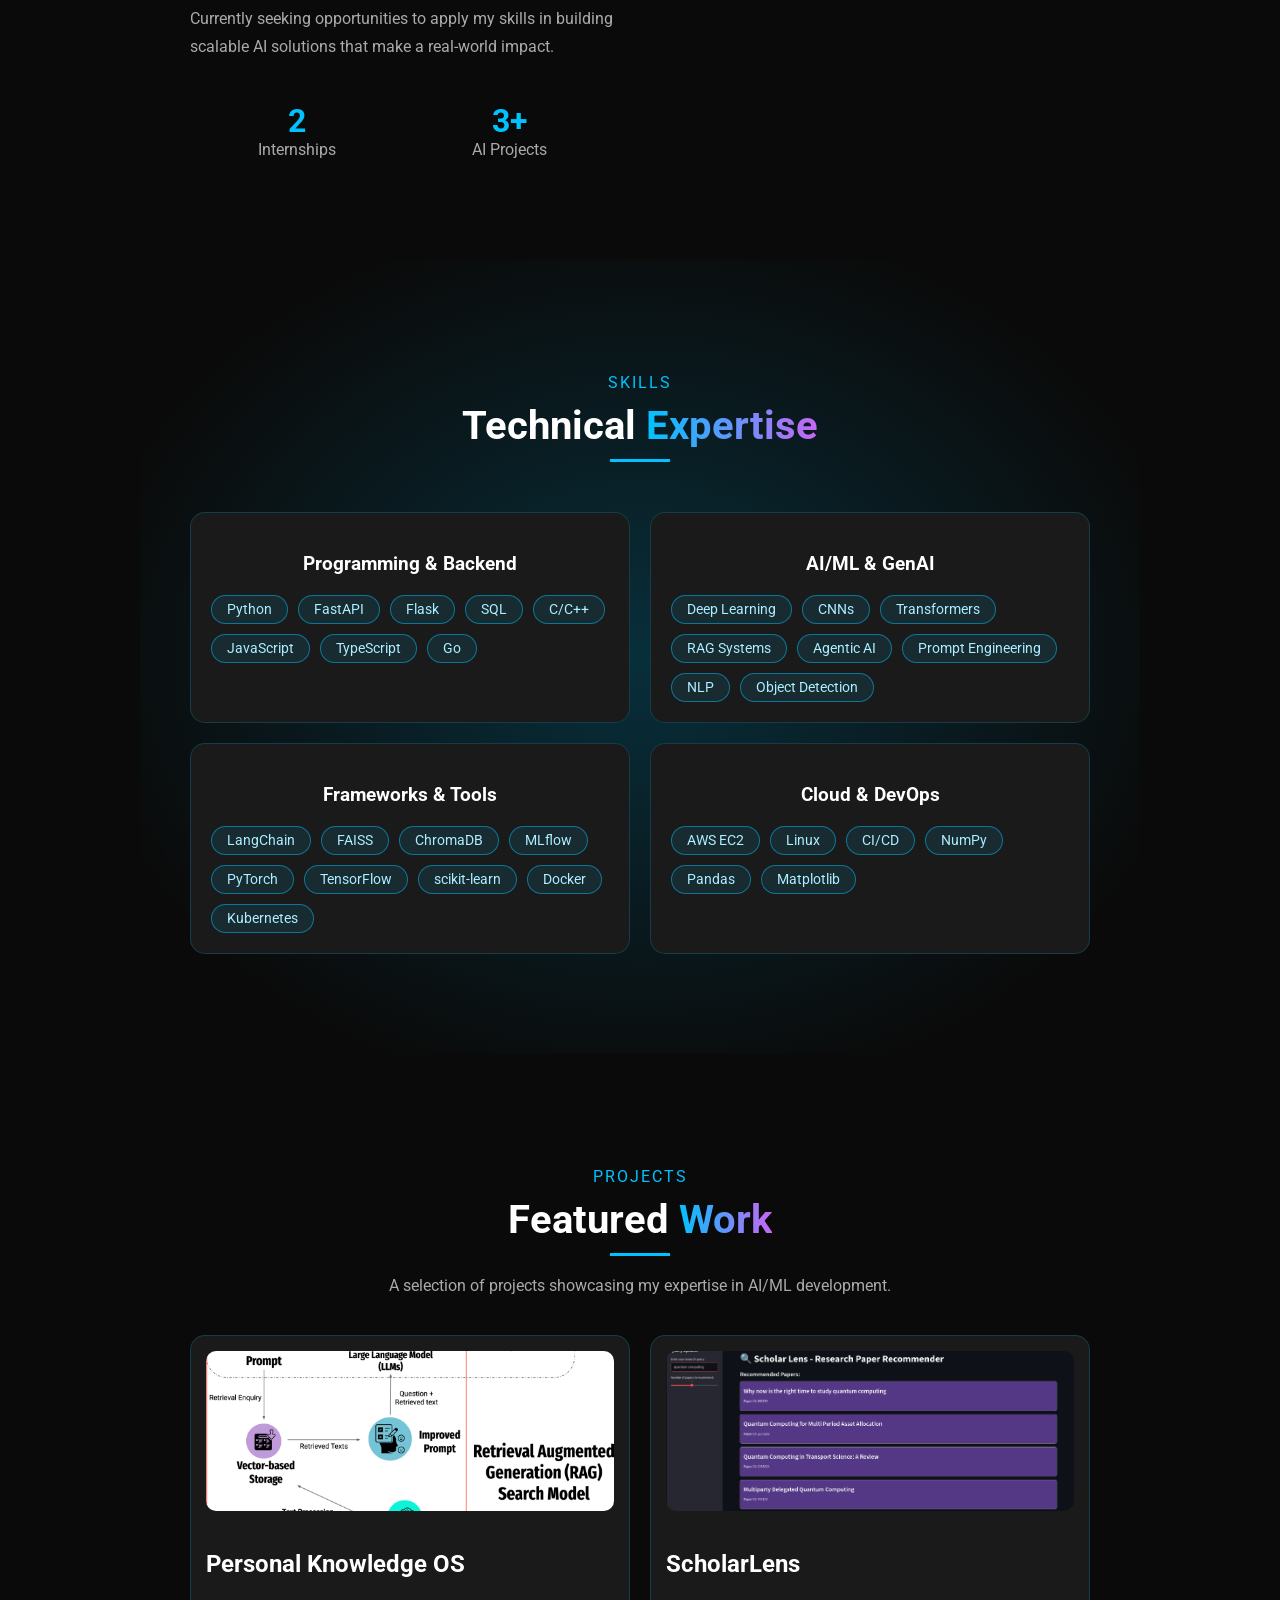
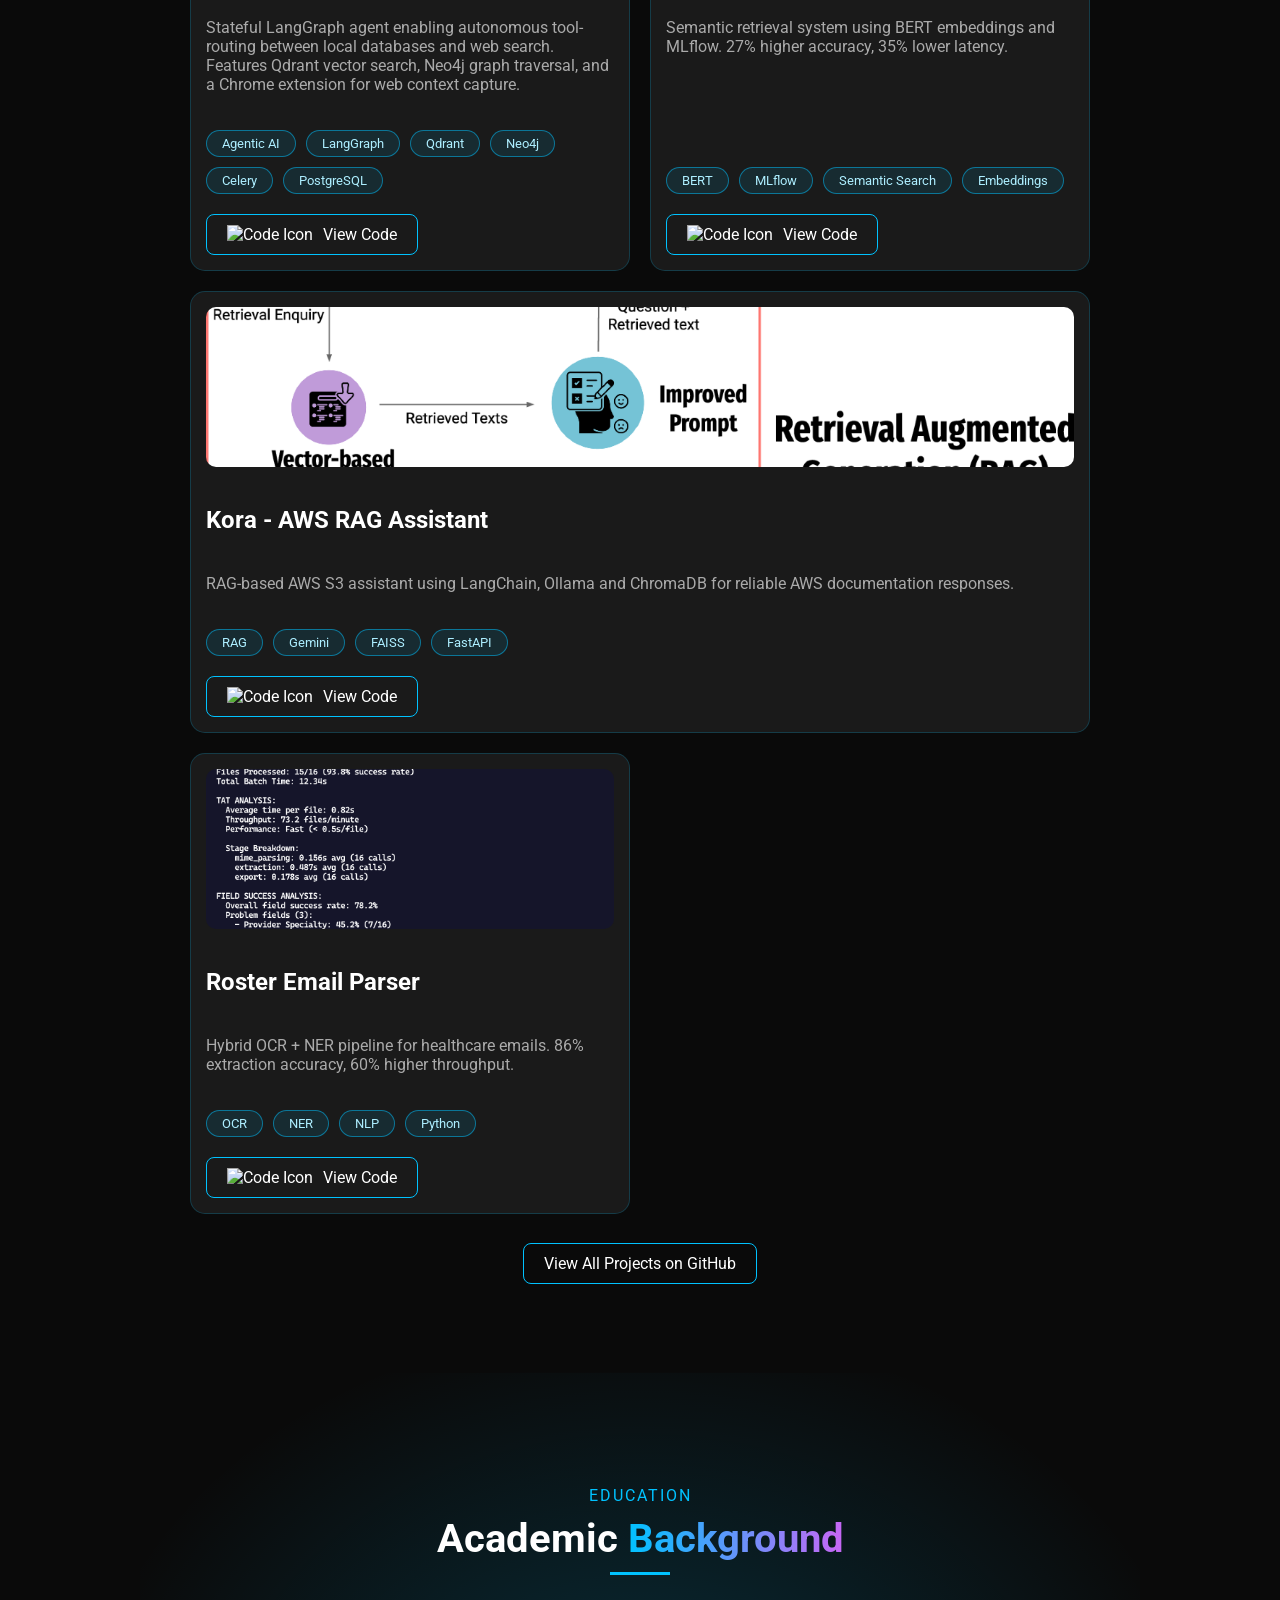
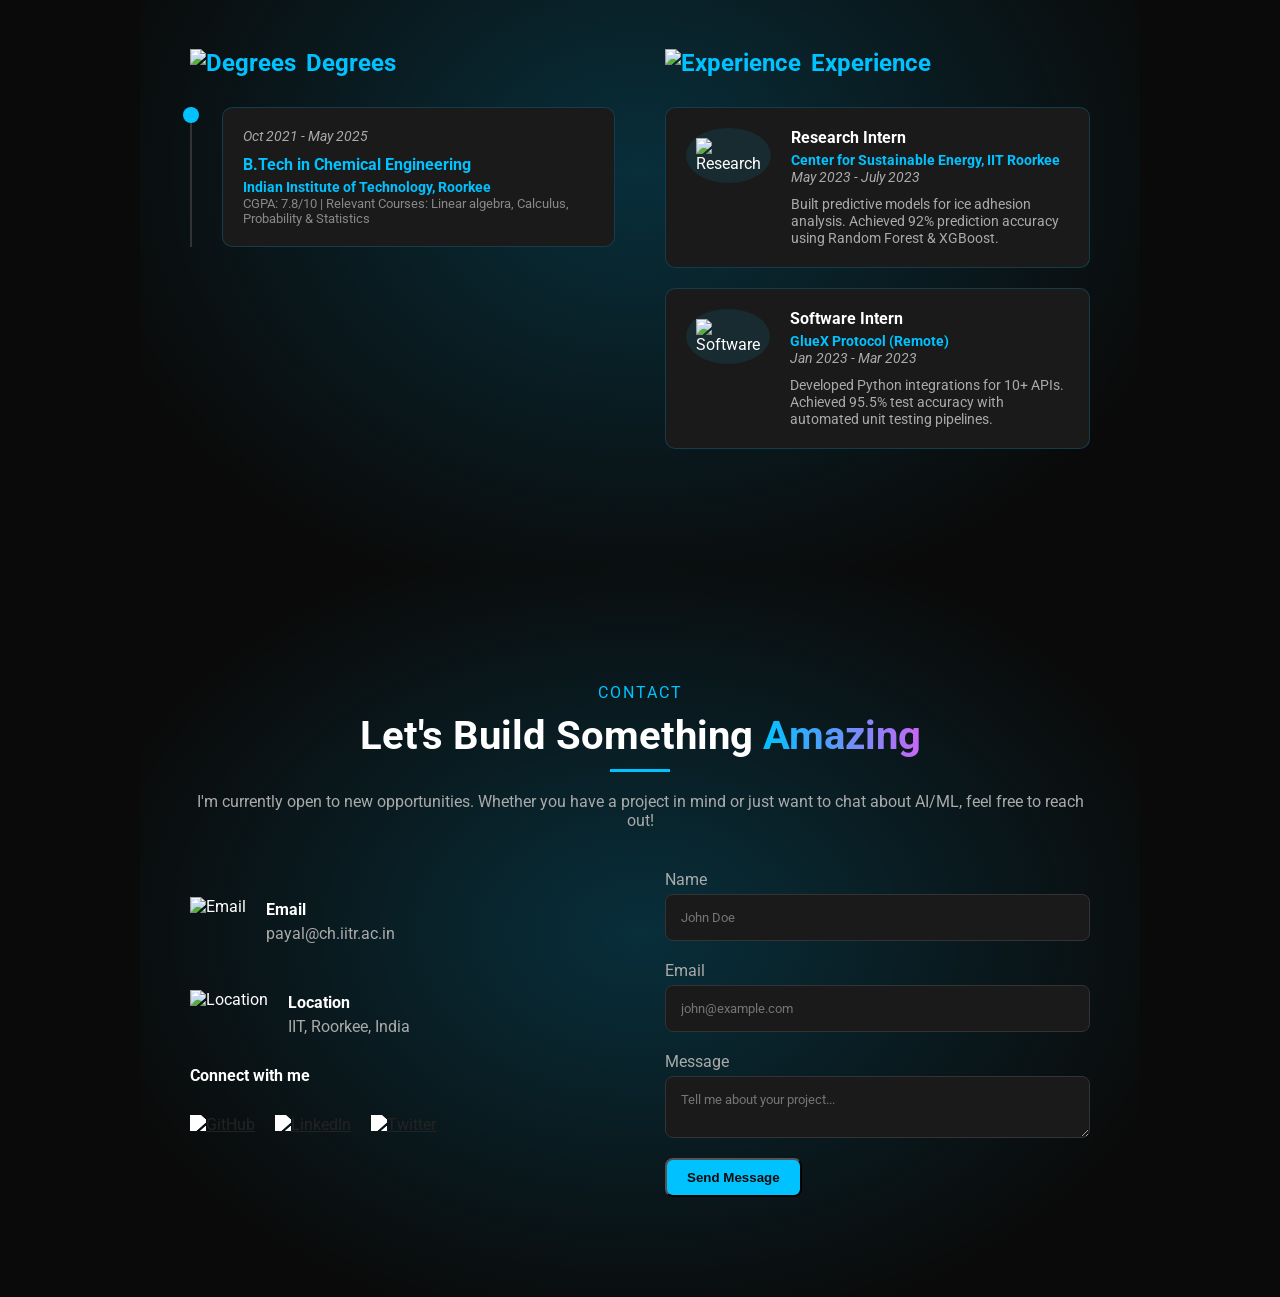
==== commit 87275423: "added project kora link" ====
--- a/index2.html
+++ b/index2.html
@@ -194,8 +194,8 @@
                 </div>
                 <div class="project-card">
                     <div class="project-image"><img src="assets/kora.png" alt="Kora Project"></div>
-                    <h3>Kora - Clinical RAG Assistant</h3>
-                    <p>RAG-based QA assistant using Gemini 1.5 Flash and FAISS for reliable clinical responses.</p>
+                    <h3>Kora - AWS RAG Assistant</h3>
+                    <p>RAG-based AWS S3 assistant using LangChain, Ollama and ChromaDB for reliable AWS documentation responses.</p>
                     <div class="project-tags">
                         <span class="tag">RAG</span>
                         <span class="tag">Gemini</span>
--- a/style.css
+++ b/style.css
@@ -1011,3 +1011,54 @@
     transform: translateY(-2px);
     box-shadow: 0 6px 20px #00c2ff;
 }
+/* ===============================
+   PROJECT LINKS
+   =============================== */
+
+.actions {
+    display: flex;
+    gap: 12px;
+    margin-top: 15px;
+}
+
+.actions a {
+    display: inline-flex;
+    align-items: center;
+    justify-content: center;
+    padding: 9px 16px;
+    border-radius: 8px;
+    text-decoration: none;
+    font-weight: 500;
+    color: var(--text-color);
+    border: 1px solid #333;
+    transition: all 0.25s ease;
+}
+
+/* Live Demo - highlighted */
+.actions a:first-child {
+    color: #ff9f43;
+    border: 1px solid #ff9f43;
+    font-weight: 700;
+    background: rgba(255, 159, 67, 0.08);
+}
+
+/* Live Demo hover */
+.actions a:first-child:hover {
+    color: #ffffff;
+    background: #ff9f43;
+    border-color: #ff9f43;
+    transform: translateY(-3px) scale(1.04);
+    box-shadow: 0 6px 20px rgba(255, 159, 67, 0.35);
+}
+
+/* Source link */
+.actions a:last-child {
+    color: #aaa;
+}
+
+/* Source hover */
+.actions a:last-child:hover {
+    color: var(--secondary-color);
+    border-color: var(--secondary-color);
+    transform: translateY(-2px);
+}
